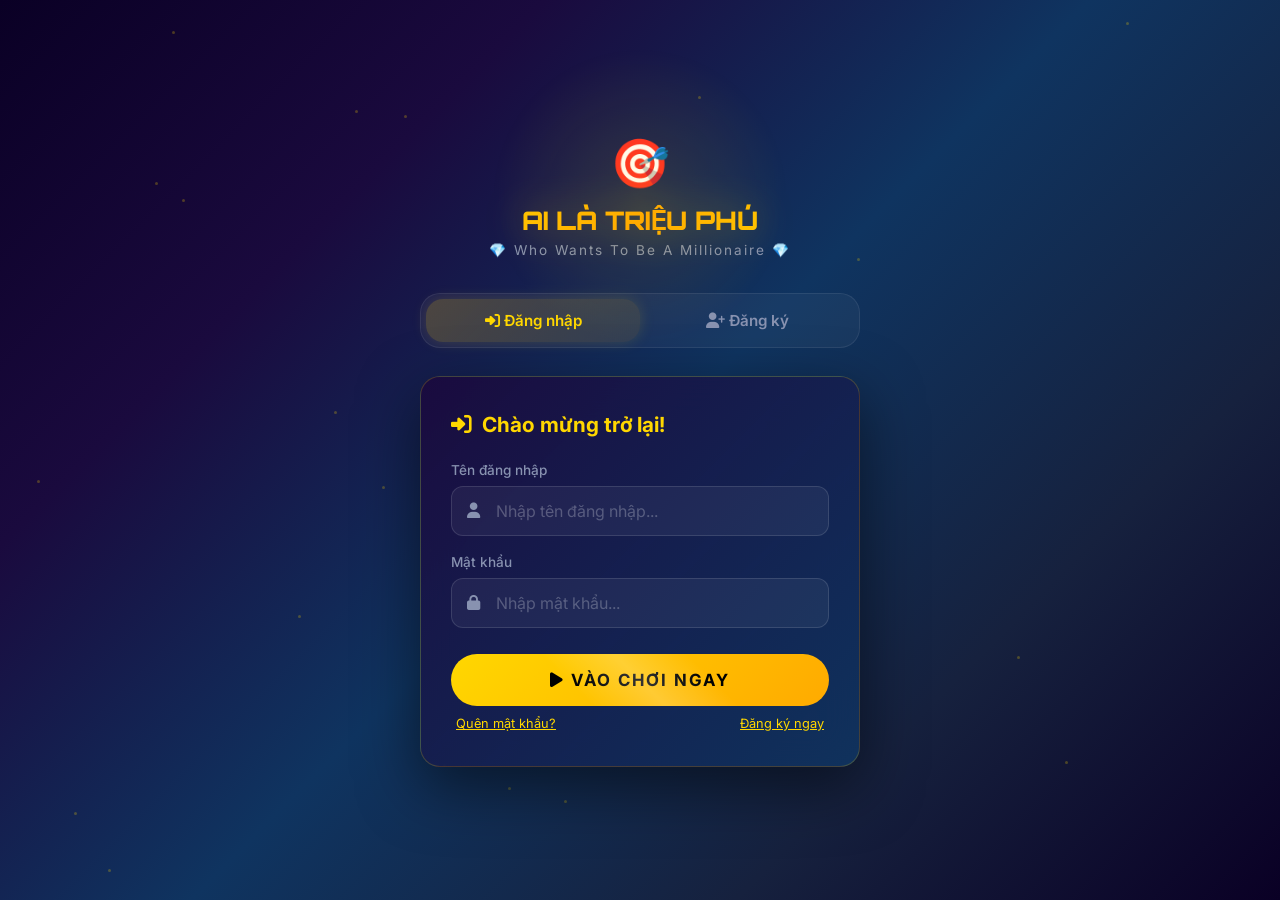
==== templates/auth.html @ cd740e98 "update" ====
<!DOCTYPE html>
<html lang="vi">
<head>
    <meta charset="UTF-8">
    <meta name="viewport" content="width=device-width, initial-scale=1.0">
    <meta name="description" content="Đăng nhập hoặc đăng ký để chơi Ai Là Triệu Phú">
    <meta name="theme-color" content="#1a0a3e">
    <title>🎯 Ai Là Triệu Phú — Đăng nhập</title>
    <link href="https://fonts.googleapis.com/css2?family=Orbitron:wght@400;700;900&family=Inter:wght@300;400;500;600;700&display=swap" rel="stylesheet">
    <link rel="stylesheet" href="https://cdnjs.cloudflare.com/ajax/libs/font-awesome/6.5.1/css/all.min.css">
    <style>
        :root {
            --primary: #1a0a3e;
            --gold: #ffd700;
            --gold-dark: #b8860b;
            --accent: #e94560;
            --bg-gradient: linear-gradient(135deg, #0a0025 0%, #1a0a3e 25%, #0f3460 50%, #16213e 75%, #0a0025 100%);
            --text: #ffffff;
            --text-dim: #8892b0;
            --glow-gold: 0 0 20px rgba(255,215,0,0.5);
            --radius: 12px;
            --radius-lg: 20px;
            --radius-full: 50px;
        }

        * { margin: 0; padding: 0; box-sizing: border-box; }

        body {
            font-family: 'Inter', sans-serif;
            background: var(--bg-gradient);
            color: var(--text);
            min-height: 100vh;
            overflow-x: hidden;
            display: flex;
            align-items: center;
            justify-content: center;
        }

        /* Hạt nền bay */
        .particles {
            position: fixed;
            top: 0; left: 0;
            width: 100%; height: 100%;
            pointer-events: none;
            z-index: 0;
        }
        .particle {
            position: absolute;
            width: 3px; height: 3px;
            background: var(--gold);
            border-radius: 50%;
            animation: float 6s infinite ease-in-out;
            opacity: 0.25;
        }
        @keyframes float {
            0%, 100% { transform: translateY(0) rotate(0deg); opacity: 0.25; }
            50% { transform: translateY(-80px) rotate(180deg); opacity: 0.7; }
        }

        /* Card chính */
        .auth-card {
            position: relative;
            z-index: 1;
            width: 100%;
            max-width: 480px;
            padding: 20px;
        }

        /* Logo */
        .logo {
            text-align: center;
            margin-bottom: 35px;
        }
        .logo-glow {
            position: absolute;
            top: 50%; left: 50%;
            transform: translate(-50%, -50%);
            width: 300px; height: 300px;
            background: radial-gradient(circle, rgba(255,215,0,0.12) 0%, transparent 70%);
            border-radius: 50%;
            animation: pulse 3s ease-in-out infinite;
            pointer-events: none;
        }
        @keyframes pulse {
            0%, 100% { transform: translate(-50%, -50%) scale(1); opacity: 0.5; }
            50% { transform: translate(-50%, -50%) scale(1.2); opacity: 1; }
        }
        .logo-icon {
            font-size: 3rem;
            margin-bottom: 12px;
            display: block;
            animation: bounce 2s ease-in-out infinite;
        }
        @keyframes bounce {
            0%, 100% { transform: translateY(0); }
            50% { transform: translateY(-8px); }
        }
        .logo h1 {
            font-family: 'Orbitron', sans-serif;
            font-size: 1.6rem;
            font-weight: 900;
            background: linear-gradient(135deg, #ffd700, #ffaa00, #ffd700);
            -webkit-background-clip: text;
            -webkit-text-fill-color: transparent;
            background-clip: text;
            filter: drop-shadow(0 0 20px rgba(255,215,0,0.4));
        }
        .logo p {
            font-size: 0.85rem;
            color: var(--text-dim);
            margin-top: 6px;
            letter-spacing: 2px;
        }

        /* Tabs */
        .tabs {
            display: flex;
            background: rgba(255,255,255,0.04);
            border-radius: var(--radius-lg);
            padding: 5px;
            margin-bottom: 28px;
            border: 1px solid rgba(255,255,255,0.08);
        }
        .tab-btn {
            flex: 1;
            padding: 12px;
            border: none;
            background: transparent;
            color: var(--text-dim);
            font-size: 0.95rem;
            font-weight: 600;
            cursor: pointer;
            border-radius: calc(var(--radius-lg) - 3px);
            transition: all 0.3s ease;
            font-family: 'Inter', sans-serif;
        }
        .tab-btn.active {
            background: linear-gradient(135deg, rgba(255,215,0,0.2), rgba(255,170,0,0.1));
            color: var(--gold);
            box-shadow: 0 0 15px rgba(255,215,0,0.15);
        }

        /* Form */
        .form-container {
            background: linear-gradient(135deg, rgba(26,10,62,0.95), rgba(15,52,96,0.9));
            border: 1px solid rgba(255,215,0,0.2);
            border-radius: var(--radius-lg);
            padding: 35px 30px;
            backdrop-filter: blur(20px);
            box-shadow: 0 20px 60px rgba(0,0,0,0.5);
        }

        .form-panel { display: none; }
        .form-panel.active { display: block; animation: slideIn 0.3s ease; }
        @keyframes slideIn {
            from { opacity: 0; transform: translateX(20px); }
            to { opacity: 1; transform: translateX(0); }
        }

        .form-title {
            font-size: 1.3rem;
            font-weight: 700;
            color: var(--gold);
            margin-bottom: 25px;
            display: flex;
            align-items: center;
            gap: 10px;
        }

        .form-group {
            margin-bottom: 18px;
        }
        .form-group label {
            display: block;
            font-size: 0.85rem;
            color: var(--text-dim);
            margin-bottom: 8px;
            font-weight: 500;
        }
        .input-wrapper {
            position: relative;
        }
        .input-wrapper i {
            position: absolute;
            left: 16px;
            top: 50%;
            transform: translateY(-50%);
            color: var(--text-dim);
            font-size: 0.95rem;
            transition: color 0.3s;
        }
        .form-group input {
            width: 100%;
            padding: 14px 16px 14px 44px;
            border: 1.5px solid rgba(255,255,255,0.12);
            border-radius: var(--radius);
            background: rgba(255,255,255,0.05);
            color: var(--text);
            font-size: 1rem;
            outline: none;
            transition: all 0.3s ease;
            font-family: 'Inter', sans-serif;
        }
        .form-group input:focus {
            border-color: var(--gold);
            box-shadow: var(--glow-gold);
            background: rgba(255,215,0,0.04);
        }
        .form-group input:focus + i,
        .input-wrapper:focus-within i {
            color: var(--gold);
        }
        .form-group input::placeholder { color: rgba(255,255,255,0.25); }

        /* Strength bar cho password */
        .strength-bar {
            display: none;
            margin-top: 8px;
            height: 4px;
            border-radius: 2px;
            background: rgba(255,255,255,0.1);
            overflow: hidden;
        }
        .strength-fill {
            height: 100%;
            border-radius: 2px;
            transition: width 0.3s, background 0.3s;
        }
        .strength-text {
            font-size: 0.75rem;
            margin-top: 4px;
            color: var(--text-dim);
        }

        /* Submit button */
        .btn-submit {
            width: 100%;
            padding: 16px;
            font-size: 1.05rem;
            font-weight: 700;
            color: #000;
            background: linear-gradient(135deg, var(--gold), #ffaa00);
            border: none;
            border-radius: var(--radius-full);
            cursor: pointer;
            transition: all 0.3s ease;
            text-transform: uppercase;
            letter-spacing: 2px;
            margin-top: 8px;
            position: relative;
            overflow: hidden;
            font-family: 'Inter', sans-serif;
        }
        .btn-submit:hover {
            transform: translateY(-2px);
            box-shadow: 0 8px 30px rgba(255,215,0,0.4);
        }
        .btn-submit:disabled {
            opacity: 0.6;
            cursor: not-allowed;
            transform: none;
        }
        .btn-submit::after {
            content: '';
            position: absolute;
            top: -50%; left: -50%;
            width: 200%; height: 200%;
            background: linear-gradient(transparent, rgba(255,255,255,0.2), transparent);
            transform: rotate(45deg);
            animation: shine 3s ease-in-out infinite;
        }
        @keyframes shine {
            0% { transform: translateX(-100%) rotate(45deg); }
            100% { transform: translateX(100%) rotate(45deg); }
        }

        /* Alert */
        .alert {
            display: none;
            padding: 13px 16px;
            border-radius: var(--radius);
            font-size: 0.9rem;
            margin-bottom: 18px;
            align-items: center;
            gap: 10px;
            animation: slideIn 0.3s ease;
        }
        .alert.show { display: flex; }
        .alert.error {
            background: rgba(233,69,96,0.15);
            border: 1px solid rgba(233,69,96,0.4);
            color: #ff8a9b;
        }
        .alert.success {
            background: rgba(0,200,83,0.12);
            border: 1px solid rgba(0,200,83,0.3);
            color: #69f0ae;
        }

        /* Divider */
        .divider {
            display: flex;
            align-items: center;
            gap: 12px;
            margin: 20px 0;
            color: var(--text-dim);
            font-size: 0.8rem;
        }
        .divider::before, .divider::after {
            content: '';
            flex: 1;
            height: 1px;
            background: rgba(255,255,255,0.1);
        }

        /* Demo hint */
        .demo-hint {
            text-align: center;
            font-size: 0.8rem;
            color: var(--text-dim);
            margin-top: 16px;
        }
        .demo-hint span {
            color: var(--gold);
            cursor: pointer;
            text-decoration: underline;
        }
    </style>
</head>
<body>
    <div class="particles" id="particles"></div>

    <div class="auth-card">
        <!-- Logo -->
        <div class="logo" style="position:relative;">
            <div class="logo-glow"></div>
            <span class="logo-icon">🎯</span>
            <h1>AI LÀ TRIỆU PHÚ</h1>
            <p>💎 Who Wants To Be A Millionaire 💎</p>
        </div>

        <!-- Tabs đăng nhập / đăng ký -->
        <div class="tabs">
            <button class="tab-btn active" id="tab-login" onclick="switchTab('login')">
                <i class="fas fa-sign-in-alt"></i> Đăng nhập
            </button>
            <button class="tab-btn" id="tab-register" onclick="switchTab('register')">
                <i class="fas fa-user-plus"></i> Đăng ký
            </button>
        </div>

        <!-- Form container -->
        <div class="form-container">

            <!-- Form đăng nhập -->
            <div class="form-panel active" id="panel-login">
                <div class="form-title"><i class="fas fa-sign-in-alt"></i> Chào mừng trở lại!</div>

                <div class="alert" id="login-alert"></div>

                <form id="login-form" onsubmit="handleLogin(event)">
                    <div class="form-group">
                        <label for="login-username">Tên đăng nhập</label>
                        <div class="input-wrapper">
                            <input type="text" id="login-username" placeholder="Nhập tên đăng nhập..." autocomplete="username" required>
                            <i class="fas fa-user"></i>
                        </div>
                    </div>
                    <div class="form-group">
                        <label for="login-password">Mật khẩu</label>
                        <div class="input-wrapper">
                            <input type="password" id="login-password" placeholder="Nhập mật khẩu..." autocomplete="current-password" required>
                            <i class="fas fa-lock"></i>
                        </div>
                    </div>
                    <button type="submit" class="btn-submit" id="login-btn">
                        <i class="fas fa-play"></i> VÀO CHƠI NGAY
                    </button>
                </form>

                <div class="demo-hint" style="margin-top: 10px; display: flex; justify-content: space-between; padding: 0 5px;">
                    <span onclick="switchTab('forgot')">Quên mật khẩu?</span>
                    <span onclick="switchTab('register')">Đăng ký ngay</span>
                </div>
            </div>

            <!-- Form đăng ký -->
            <div class="form-panel" id="panel-register">
                <div class="form-title"><i class="fas fa-user-plus"></i> Tạo tài khoản mới</div>

                <div class="alert" id="register-alert"></div>

                <form id="register-form" onsubmit="handleRegister(event)">
                    <div class="form-group">
                        <label for="reg-username">Tên đăng nhập</label>
                        <div class="input-wrapper">
                            <input type="text" id="reg-username" placeholder="Ít nhất 3 ký tự..." autocomplete="username" required minlength="3">
                            <i class="fas fa-user"></i>
                        </div>
                    </div>
                    <div class="form-group">
                        <label for="reg-email">Email</label>
                        <div class="input-wrapper">
                            <input type="email" id="reg-email" placeholder="Địa chỉ email để khôi phục..." autocomplete="email" required>
                            <i class="fas fa-envelope"></i>
                        </div>
                    </div>
                    <div class="form-group">
                        <label for="reg-display">Tên hiển thị trong game</label>
                        <div class="input-wrapper">
                            <input type="text" id="reg-display" placeholder="Tên người chơi..." autocomplete="nickname" required>
                            <i class="fas fa-id-badge"></i>
                        </div>
                    </div>
                    <div class="form-group">
                        <label for="reg-password">Mật khẩu</label>
                        <div class="input-wrapper">
                            <input type="password" id="reg-password" placeholder="Ít nhất 6 ký tự..." autocomplete="new-password" required minlength="6" oninput="checkStrength(this.value)">
                            <i class="fas fa-lock"></i>
                        </div>
                        <div class="strength-bar" id="strength-bar">
                            <div class="strength-fill" id="strength-fill"></div>
                        </div>
                        <div class="strength-text" id="strength-text"></div>
                    </div>
                    <div class="form-group">
                        <label for="reg-confirm">Xác nhận mật khẩu</label>
                        <div class="input-wrapper">
                            <input type="password" id="reg-confirm" placeholder="Nhập lại mật khẩu..." autocomplete="new-password" required>
                            <i class="fas fa-lock"></i>
                        </div>
                    </div>
                    <button type="submit" class="btn-submit" id="register-btn">
                        <i class="fas fa-rocket"></i> TẠO TÀI KHOẢN
                    </button>
                </form>

                <div class="demo-hint">
                    Đã có tài khoản? <span onclick="switchTab('login')">Đăng nhập</span>
                </div>
            </div>

            <!-- Form quên mật khẩu -->
            <div class="form-panel" id="panel-forgot">
                <div class="form-title"><i class="fas fa-key"></i> Khôi phục mật khẩu</div>
                
                <div class="alert" id="forgot-alert"></div>

                <!-- Bước 1: Nhập email để lấy mã -->
                <form id="forgot-step1" onsubmit="handleRequestCode(event)">
                    <p style="font-size: 0.8rem; color: var(--text-dim); margin-bottom: 20px;">Nhập Email của bạn. Chúng tôi sẽ gửi mã xác nhận 6 số.</p>
                    <div class="form-group">
                        <label for="forgot-email">Email đã đăng ký</label>
                        <div class="input-wrapper">
                            <input type="email" id="forgot-email" placeholder="Nhập email..." required>
                            <i class="fas fa-envelope"></i>
                        </div>
                    </div>
                    <button type="submit" class="btn-submit" id="forgot-btn1">
                        <i class="fas fa-paper-plane"></i> GỬI MÃ XÁC NHẬN
                    </button>
                </form>

                <!-- Bước 2: Nhập mã và mật khẩu mới (Ẩn mặc định) -->
                <form id="forgot-step2" onsubmit="handleVerifyAndReset(event)" style="display:none;">
                    <p style="font-size: 0.8rem; color: var(--gold); margin-bottom: 20px;">Mã đã được gửi! Vui lòng kiểm tra email của bạn.</p>
                    <div class="form-group">
                        <label for="forgot-code">Mã xác nhận (6 số)</label>
                        <div class="input-wrapper">
                            <input type="text" id="forgot-code" placeholder="123456" required maxlength="6" pattern="\d{6}">
                            <i class="fas fa-shield-alt"></i>
                        </div>
                    </div>
                    <div class="form-group">
                        <label for="forgot-new-pw">Mật khẩu mới</label>
                        <div class="input-wrapper">
                            <input type="password" id="forgot-new-pw" placeholder="Ít nhất 6 ký tự..." required minlength="6">
                            <i class="fas fa-lock"></i>
                        </div>
                    </div>
                    <button type="submit" class="btn-submit" id="forgot-btn2">
                        <i class="fas fa-check-circle"></i> ĐỔI MẬT KHẨU
                    </button>
                </form>

                <div class="demo-hint" style="margin-top: 20px;">
                    Quay lại <span onclick="switchTab('login')">Đăng nhập</span>
                </div>
            </div>


        </div>
    </div>

    <script>
        // Tạo hạt nền
        const container = document.getElementById('particles');
        for (let i = 0; i < 25; i++) {
            const p = document.createElement('div');
            p.className = 'particle';
            p.style.left = Math.random() * 100 + '%';
            p.style.top = Math.random() * 100 + '%';
            p.style.animationDelay = Math.random() * 6 + 's';
            p.style.animationDuration = (4 + Math.random() * 4) + 's';
            container.appendChild(p);
        }

        // Chuyển tab
        function switchTab(tab) {
            document.querySelectorAll('.tab-btn').forEach(b => b.classList.remove('active'));
            document.querySelectorAll('.form-panel').forEach(p => p.classList.remove('active'));
            if (tab !== 'forgot') {
                document.getElementById('tab-' + tab).classList.add('active');
            }
            document.getElementById('panel-' + tab).classList.add('active');
            
            // Xoá thông báo cũ
            hideAlert('login-alert');
            hideAlert('register-alert');
            hideAlert('forgot-alert');
            
            // Reset form quên mật khẩu về bước 1
            if (tab === 'forgot') {
                document.getElementById('forgot-step1').style.display = 'block';
                document.getElementById('forgot-step2').style.display = 'none';
            }
        }

        // Hiện / ẩn alert
        function showAlert(id, type, msg) {
            const el = document.getElementById(id);
            el.className = 'alert show ' + type;
            el.innerHTML = `<i class="fas fa-${type === 'error' ? 'exclamation-circle' : 'check-circle'}"></i> ${msg}`;
        }
        function hideAlert(id) {
            document.getElementById(id).className = 'alert';
        }

        // Đánh giá độ mạnh mật khẩu
        function checkStrength(pw) {
            const bar = document.getElementById('strength-bar');
            const fill = document.getElementById('strength-fill');
            const text = document.getElementById('strength-text');
            bar.style.display = 'block';

            let score = 0;
            if (pw.length >= 6) score++;
            if (pw.length >= 10) score++;
            if (/[A-Z]/.test(pw)) score++;
            if (/[0-9]/.test(pw)) score++;
            if (/[^A-Za-z0-9]/.test(pw)) score++;

            const levels = [
                { width: '20%', color: '#ff1744', label: 'Rất yếu' },
                { width: '40%', color: '#ff9800', label: 'Yếu' },
                { width: '60%', color: '#ffd700', label: 'Trung bình' },
                { width: '80%', color: '#69f0ae', label: 'Mạnh' },
                { width: '100%', color: '#00c853', label: 'Rất mạnh 💪' },
            ];
            const lvl = levels[Math.min(score, 4)];
            fill.style.width = lvl.width;
            fill.style.background = lvl.color;
            text.textContent = lvl.label;
            text.style.color = lvl.color;
        }

        // Đăng nhập
        async function handleLogin(e) {
            e.preventDefault();
            const btn = document.getElementById('login-btn');
            const username = document.getElementById('login-username').value.trim();
            const password = document.getElementById('login-password').value;

            btn.disabled = true;
            btn.innerHTML = '<i class="fas fa-spinner fa-spin"></i> Đang xử lý...';
            hideAlert('login-alert');

            try {
                const res = await fetch('/api/auth/login', {
                    method: 'POST',
                    headers: { 'Content-Type': 'application/json' },
                    body: JSON.stringify({ username, password })
                });
                const data = await res.json();
                if (data.success) {
                    showAlert('login-alert', 'success', 'Đăng nhập thành công! Đang vào game...');
                    setTimeout(() => window.location.href = '/', 800);
                } else {
                    showAlert('login-alert', 'error', data.error || 'Đăng nhập thất bại!');
                    btn.disabled = false;
                    btn.innerHTML = '<i class="fas fa-play"></i> VÀO CHƠI NGAY';
                }
            } catch (err) {
                showAlert('login-alert', 'error', 'Lỗi kết nối server!');
                btn.disabled = false;
                btn.innerHTML = '<i class="fas fa-play"></i> VÀO CHƠI NGAY';
            }
        }

        // Đăng ký
        async function handleRegister(e) {
            e.preventDefault();
            const btn = document.getElementById('register-btn');
            const username = document.getElementById('reg-username').value.trim();
            const email = document.getElementById('reg-email').value.trim();
            const display_name = document.getElementById('reg-display').value.trim();
            const password = document.getElementById('reg-password').value;
            const confirm = document.getElementById('reg-confirm').value;

            if (password !== confirm) {
                showAlert('register-alert', 'error', 'Mật khẩu xác nhận không khớp!');
                return;
            }

            btn.disabled = true;
            btn.innerHTML = '<i class="fas fa-spinner fa-spin"></i> Đang tạo tài khoản...';
            hideAlert('register-alert');

            try {
                const res = await fetch('/api/auth/register', {
                    method: 'POST',
                    headers: { 'Content-Type': 'application/json' },
                    body: JSON.stringify({ username, email, display_name, password })
                });
                const data = await res.json();
                if (data.success) {
                    showAlert('register-alert', 'success', 'Tạo tài khoản thành công! Đang vào game...');
                    setTimeout(() => window.location.href = '/', 800);
                } else {
                    showAlert('register-alert', 'error', data.error || 'Đăng ký thất bại!');
                    btn.disabled = false;
                    btn.innerHTML = '<i class="fas fa-rocket"></i> TẠO TÀI KHOẢN';
                }
            } catch (err) {
                showAlert('register-alert', 'error', 'Lỗi kết nối server!');
                btn.disabled = false;
                btn.innerHTML = '<i class="fas fa-rocket"></i> TẠO TÀI KHOẢN';
            }
        }

        // Quên mật khẩu - Bước 1: Yêu cầu mã
        async function handleRequestCode(e) {
            e.preventDefault();
            const btn = document.getElementById('forgot-btn1');
            const email = document.getElementById('forgot-email').value.trim();

            btn.disabled = true;
            btn.innerHTML = '<i class="fas fa-spinner fa-spin"></i> Đang gửi mã...';
            hideAlert('forgot-alert');

            try {
                const res = await fetch('/api/auth/forgot-password', {
                    method: 'POST',
                    headers: { 'Content-Type': 'application/json' },
                    body: JSON.stringify({ email })
                });
                const data = await res.json();
                if (data.success) {
                    showAlert('forgot-alert', 'success', data.message);
                    document.getElementById('forgot-step1').style.display = 'none';
                    document.getElementById('forgot-step2').style.display = 'block';
                } else {
                    showAlert('forgot-alert', 'error', data.error || 'Lỗi gửi mã!');
                    btn.disabled = false;
                    btn.innerHTML = '<i class="fas fa-paper-plane"></i> GỬI MÃ XÁC NHẬN';
                }
            } catch (err) {
                showAlert('forgot-alert', 'error', 'Lỗi kết nối server!');
                btn.disabled = false;
                btn.innerHTML = '<i class="fas fa-paper-plane"></i> GỬI MÃ XÁC NHẬN';
            }
        }

        // Quên mật khẩu - Bước 2: Xác nhận và đổi pass
        async function handleVerifyAndReset(e) {
            e.preventDefault();
            const btn = document.getElementById('forgot-btn2');
            const email = document.getElementById('forgot-email').value.trim();
            const code = document.getElementById('forgot-code').value.trim();
            const new_password = document.getElementById('forgot-new-pw').value;

            btn.disabled = true;
            btn.innerHTML = '<i class="fas fa-spinner fa-spin"></i> Đang xác minh...';

            try {
                const res = await fetch('/api/auth/verify-reset-code', {
                    method: 'POST',
                    headers: { 'Content-Type': 'application/json' },
                    body: JSON.stringify({ email, code, new_password })
                });
                const data = await res.json();
                if (data.success) {
                    showAlert('forgot-alert', 'success', 'Mật khẩu đã được thay đổi thành công!');
                    setTimeout(() => switchTab('login'), 2000);
                } else {
                    showAlert('forgot-alert', 'error', data.error || 'Mã xác nhận không đúng!');
                    btn.disabled = false;
                    btn.innerHTML = '<i class="fas fa-check-circle"></i> ĐỔI MẬT KHẨU';
                }
            } catch (err) {
                showAlert('forgot-alert', 'error', 'Lỗi kết nối server!');
                btn.disabled = false;
                btn.innerHTML = '<i class="fas fa-check-circle"></i> ĐỔI MẬT KHẨU';
            }
        }
    </script>
</body>
</html>
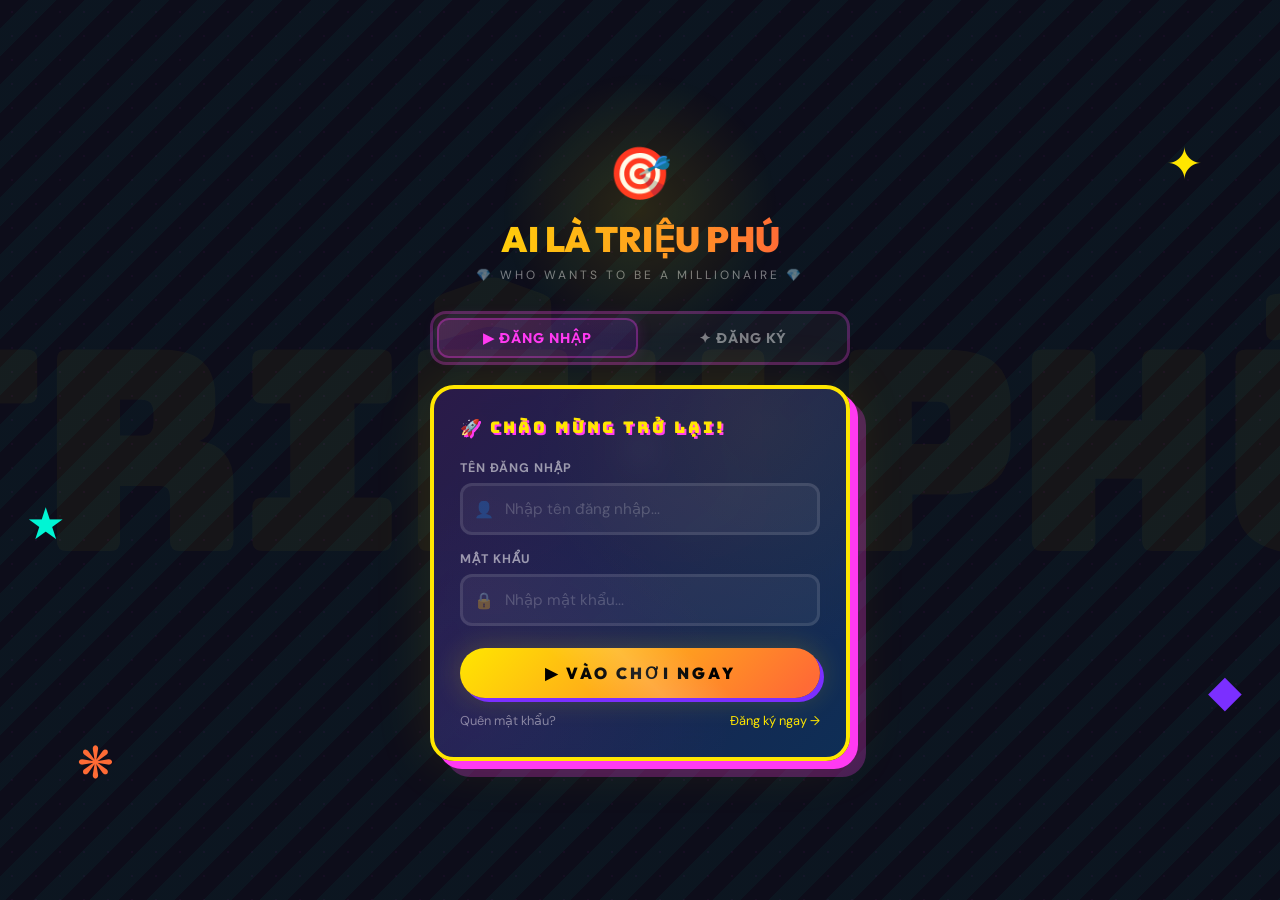
==== commit 774c2a67: "The first game" ====
--- a/templates/auth.html
+++ b/templates/auth.html
@@ -1,708 +1,456 @@
 <!DOCTYPE html>
 <html lang="vi">
 <head>
-    <meta charset="UTF-8">
-    <meta name="viewport" content="width=device-width, initial-scale=1.0">
-    <meta name="description" content="Đăng nhập hoặc đăng ký để chơi Ai Là Triệu Phú">
-    <meta name="theme-color" content="#1a0a3e">
-    <title>🎯 Ai Là Triệu Phú — Đăng nhập</title>
-    <link href="https://fonts.googleapis.com/css2?family=Orbitron:wght@400;700;900&family=Inter:wght@300;400;500;600;700&display=swap" rel="stylesheet">
-    <link rel="stylesheet" href="https://cdnjs.cloudflare.com/ajax/libs/font-awesome/6.5.1/css/all.min.css">
-    <style>
-        :root {
-            --primary: #1a0a3e;
-            --gold: #ffd700;
-            --gold-dark: #b8860b;
-            --accent: #e94560;
-            --bg-gradient: linear-gradient(135deg, #0a0025 0%, #1a0a3e 25%, #0f3460 50%, #16213e 75%, #0a0025 100%);
-            --text: #ffffff;
-            --text-dim: #8892b0;
-            --glow-gold: 0 0 20px rgba(255,215,0,0.5);
-            --radius: 12px;
-            --radius-lg: 20px;
-            --radius-full: 50px;
-        }
-
-        * { margin: 0; padding: 0; box-sizing: border-box; }
-
-        body {
-            font-family: 'Inter', sans-serif;
-            background: var(--bg-gradient);
-            color: var(--text);
-            min-height: 100vh;
-            overflow-x: hidden;
-            display: flex;
-            align-items: center;
-            justify-content: center;
-        }
-
-        /* Hạt nền bay */
-        .particles {
-            position: fixed;
-            top: 0; left: 0;
-            width: 100%; height: 100%;
-            pointer-events: none;
-            z-index: 0;
-        }
-        .particle {
-            position: absolute;
-            width: 3px; height: 3px;
-            background: var(--gold);
-            border-radius: 50%;
-            animation: float 6s infinite ease-in-out;
-            opacity: 0.25;
-        }
-        @keyframes float {
-            0%, 100% { transform: translateY(0) rotate(0deg); opacity: 0.25; }
-            50% { transform: translateY(-80px) rotate(180deg); opacity: 0.7; }
-        }
-
-        /* Card chính */
-        .auth-card {
-            position: relative;
-            z-index: 1;
-            width: 100%;
-            max-width: 480px;
-            padding: 20px;
-        }
-
-        /* Logo */
-        .logo {
-            text-align: center;
-            margin-bottom: 35px;
-        }
-        .logo-glow {
-            position: absolute;
-            top: 50%; left: 50%;
-            transform: translate(-50%, -50%);
-            width: 300px; height: 300px;
-            background: radial-gradient(circle, rgba(255,215,0,0.12) 0%, transparent 70%);
-            border-radius: 50%;
-            animation: pulse 3s ease-in-out infinite;
-            pointer-events: none;
-        }
-        @keyframes pulse {
-            0%, 100% { transform: translate(-50%, -50%) scale(1); opacity: 0.5; }
-            50% { transform: translate(-50%, -50%) scale(1.2); opacity: 1; }
-        }
-        .logo-icon {
-            font-size: 3rem;
-            margin-bottom: 12px;
-            display: block;
-            animation: bounce 2s ease-in-out infinite;
-        }
-        @keyframes bounce {
-            0%, 100% { transform: translateY(0); }
-            50% { transform: translateY(-8px); }
-        }
-        .logo h1 {
-            font-family: 'Orbitron', sans-serif;
-            font-size: 1.6rem;
-            font-weight: 900;
-            background: linear-gradient(135deg, #ffd700, #ffaa00, #ffd700);
-            -webkit-background-clip: text;
-            -webkit-text-fill-color: transparent;
-            background-clip: text;
-            filter: drop-shadow(0 0 20px rgba(255,215,0,0.4));
-        }
-        .logo p {
-            font-size: 0.85rem;
-            color: var(--text-dim);
-            margin-top: 6px;
-            letter-spacing: 2px;
-        }
-
-        /* Tabs */
-        .tabs {
-            display: flex;
-            background: rgba(255,255,255,0.04);
-            border-radius: var(--radius-lg);
-            padding: 5px;
-            margin-bottom: 28px;
-            border: 1px solid rgba(255,255,255,0.08);
-        }
-        .tab-btn {
-            flex: 1;
-            padding: 12px;
-            border: none;
-            background: transparent;
-            color: var(--text-dim);
-            font-size: 0.95rem;
-            font-weight: 600;
-            cursor: pointer;
-            border-radius: calc(var(--radius-lg) - 3px);
-            transition: all 0.3s ease;
-            font-family: 'Inter', sans-serif;
-        }
-        .tab-btn.active {
-            background: linear-gradient(135deg, rgba(255,215,0,0.2), rgba(255,170,0,0.1));
-            color: var(--gold);
-            box-shadow: 0 0 15px rgba(255,215,0,0.15);
-        }
-
-        /* Form */
-        .form-container {
-            background: linear-gradient(135deg, rgba(26,10,62,0.95), rgba(15,52,96,0.9));
-            border: 1px solid rgba(255,215,0,0.2);
-            border-radius: var(--radius-lg);
-            padding: 35px 30px;
-            backdrop-filter: blur(20px);
-            box-shadow: 0 20px 60px rgba(0,0,0,0.5);
-        }
-
-        .form-panel { display: none; }
-        .form-panel.active { display: block; animation: slideIn 0.3s ease; }
-        @keyframes slideIn {
-            from { opacity: 0; transform: translateX(20px); }
-            to { opacity: 1; transform: translateX(0); }
-        }
-
-        .form-title {
-            font-size: 1.3rem;
-            font-weight: 700;
-            color: var(--gold);
-            margin-bottom: 25px;
-            display: flex;
-            align-items: center;
-            gap: 10px;
-        }
-
-        .form-group {
-            margin-bottom: 18px;
-        }
-        .form-group label {
-            display: block;
-            font-size: 0.85rem;
-            color: var(--text-dim);
-            margin-bottom: 8px;
-            font-weight: 500;
-        }
-        .input-wrapper {
-            position: relative;
-        }
-        .input-wrapper i {
-            position: absolute;
-            left: 16px;
-            top: 50%;
-            transform: translateY(-50%);
-            color: var(--text-dim);
-            font-size: 0.95rem;
-            transition: color 0.3s;
-        }
-        .form-group input {
-            width: 100%;
-            padding: 14px 16px 14px 44px;
-            border: 1.5px solid rgba(255,255,255,0.12);
-            border-radius: var(--radius);
-            background: rgba(255,255,255,0.05);
-            color: var(--text);
-            font-size: 1rem;
-            outline: none;
-            transition: all 0.3s ease;
-            font-family: 'Inter', sans-serif;
-        }
-        .form-group input:focus {
-            border-color: var(--gold);
-            box-shadow: var(--glow-gold);
-            background: rgba(255,215,0,0.04);
-        }
-        .form-group input:focus + i,
-        .input-wrapper:focus-within i {
-            color: var(--gold);
-        }
-        .form-group input::placeholder { color: rgba(255,255,255,0.25); }
-
-        /* Strength bar cho password */
-        .strength-bar {
-            display: none;
-            margin-top: 8px;
-            height: 4px;
-            border-radius: 2px;
-            background: rgba(255,255,255,0.1);
-            overflow: hidden;
-        }
-        .strength-fill {
-            height: 100%;
-            border-radius: 2px;
-            transition: width 0.3s, background 0.3s;
-        }
-        .strength-text {
-            font-size: 0.75rem;
-            margin-top: 4px;
-            color: var(--text-dim);
-        }
-
-        /* Submit button */
-        .btn-submit {
-            width: 100%;
-            padding: 16px;
-            font-size: 1.05rem;
-            font-weight: 700;
-            color: #000;
-            background: linear-gradient(135deg, var(--gold), #ffaa00);
-            border: none;
-            border-radius: var(--radius-full);
-            cursor: pointer;
-            transition: all 0.3s ease;
-            text-transform: uppercase;
-            letter-spacing: 2px;
-            margin-top: 8px;
-            position: relative;
-            overflow: hidden;
-            font-family: 'Inter', sans-serif;
-        }
-        .btn-submit:hover {
-            transform: translateY(-2px);
-            box-shadow: 0 8px 30px rgba(255,215,0,0.4);
-        }
-        .btn-submit:disabled {
-            opacity: 0.6;
-            cursor: not-allowed;
-            transform: none;
-        }
-        .btn-submit::after {
-            content: '';
-            position: absolute;
-            top: -50%; left: -50%;
-            width: 200%; height: 200%;
-            background: linear-gradient(transparent, rgba(255,255,255,0.2), transparent);
-            transform: rotate(45deg);
-            animation: shine 3s ease-in-out infinite;
-        }
-        @keyframes shine {
-            0% { transform: translateX(-100%) rotate(45deg); }
-            100% { transform: translateX(100%) rotate(45deg); }
-        }
-
-        /* Alert */
-        .alert {
-            display: none;
-            padding: 13px 16px;
-            border-radius: var(--radius);
-            font-size: 0.9rem;
-            margin-bottom: 18px;
-            align-items: center;
-            gap: 10px;
-            animation: slideIn 0.3s ease;
-        }
-        .alert.show { display: flex; }
-        .alert.error {
-            background: rgba(233,69,96,0.15);
-            border: 1px solid rgba(233,69,96,0.4);
-            color: #ff8a9b;
-        }
-        .alert.success {
-            background: rgba(0,200,83,0.12);
-            border: 1px solid rgba(0,200,83,0.3);
-            color: #69f0ae;
-        }
-
-        /* Divider */
-        .divider {
-            display: flex;
-            align-items: center;
-            gap: 12px;
-            margin: 20px 0;
-            color: var(--text-dim);
-            font-size: 0.8rem;
-        }
-        .divider::before, .divider::after {
-            content: '';
-            flex: 1;
-            height: 1px;
-            background: rgba(255,255,255,0.1);
-        }
-
-        /* Demo hint */
-        .demo-hint {
-            text-align: center;
-            font-size: 0.8rem;
-            color: var(--text-dim);
-            margin-top: 16px;
-        }
-        .demo-hint span {
-            color: var(--gold);
-            cursor: pointer;
-            text-decoration: underline;
-        }
-    </style>
+<meta charset="UTF-8">
+<meta name="viewport" content="width=device-width, initial-scale=1.0">
+<meta name="theme-color" content="#0D0D1A">
+<title>🎯 Ai Là Triệu Phú — Đăng nhập</title>
+<link href="https://fonts.googleapis.com/css2?family=Outfit:wght@400;700;900&family=DM+Sans:wght@400;500;700&family=Bungee&display=swap" rel="stylesheet">
+<style>
+:root{
+  --bg:#0D0D1A;--fg:#fff;--muted:#2D1B4E;
+  --accent:#FF3AF2;--cyan:#00F5D4;--yellow:#FFE600;
+  --orange:#FF6B35;--purple:#7B2FFF;
+}
+*{margin:0;padding:0;box-sizing:border-box;}
+body{
+  font-family:'DM Sans',sans-serif;
+  background:var(--bg);color:var(--fg);
+  min-height:100vh;overflow-x:hidden;
+  display:flex;align-items:center;justify-content:center;
+  position:relative;
+}
+body::before{
+  content:'';position:fixed;inset:0;
+  background-image:radial-gradient(circle,rgba(255,58,242,.8) 1px,transparent 1px);
+  background-size:24px 24px;opacity:.05;pointer-events:none;
+}
+body::after{
+  content:'';position:fixed;inset:0;
+  background-image:repeating-linear-gradient(135deg,transparent,transparent 20px,rgba(0,245,212,.04) 20px,rgba(0,245,212,.04) 40px);
+  pointer-events:none;
+}
+
+/* BIG BG WORD */
+.bg-mega{
+  position:fixed;
+  font-family:'Bungee',cursive;
+  font-size:clamp(100px,25vw,280px);
+  color:rgba(255,230,0,.04);
+  top:50%;left:50%;transform:translate(-50%,-50%);
+  white-space:nowrap;pointer-events:none;z-index:0;letter-spacing:-8px;
+  user-select:none;
+}
+
+/* FLOATING DECOS */
+.fdeco{position:fixed;pointer-events:none;z-index:1;font-size:clamp(20px,4vw,44px);}
+.fdeco:nth-child(1){top:8%;left:4%;color:var(--accent);animation:flt 6s ease-in-out infinite;}
+.fdeco:nth-child(2){top:15%;right:6%;color:var(--yellow);animation:flt 5s ease-in-out infinite;animation-delay:.8s;}
+.fdeco:nth-child(3){top:55%;left:2%;color:var(--cyan);animation:flt 7s ease-in-out infinite;animation-delay:1.5s;}
+.fdeco:nth-child(4){bottom:20%;right:3%;color:var(--purple);animation:flt 5.5s ease-in-out infinite;animation-delay:2s;}
+.fdeco:nth-child(5){bottom:12%;left:6%;color:var(--orange);animation:flt 8s ease-in-out infinite;animation-delay:.3s;}
+@keyframes flt{0%,100%{transform:translateY(0) rotate(0deg)}50%{transform:translateY(-18px) rotate(12deg)}}
+
+/* CARD */
+.auth-card{
+  position:relative;z-index:2;
+  width:100%;max-width:460px;
+  padding:20px;
+}
+
+/* LOGO */
+.logo-area{text-align:center;margin-bottom:28px;position:relative;}
+.logo-glow{
+  position:absolute;top:50%;left:50%;transform:translate(-50%,-50%);
+  width:280px;height:280px;
+  background:radial-gradient(circle,rgba(255,230,0,.12) 0%,transparent 70%);
+  border-radius:50%;animation:lGlow 3s ease-in-out infinite;pointer-events:none;
+}
+@keyframes lGlow{0%,100%{opacity:.5;transform:translate(-50%,-50%) scale(1)}50%{opacity:1;transform:translate(-50%,-50%) scale(1.15)}}
+.logo-icon{font-size:3.2rem;display:block;animation:iconBounce 2s ease-in-out infinite;margin-bottom:10px;}
+@keyframes iconBounce{0%,100%{transform:translateY(0) rotate(0)}50%{transform:translateY(-8px) rotate(5deg)}}
+.logo-title{
+  font-family:'Outfit',sans-serif;font-size:clamp(1.5rem,5vw,2.2rem);
+  font-weight:900;text-transform:uppercase;
+  background:linear-gradient(90deg,var(--yellow),var(--orange),var(--accent),var(--yellow));
+  background-size:250%;
+  -webkit-background-clip:text;-webkit-text-fill-color:transparent;background-clip:text;
+  animation:gradShift 4s ease infinite;
+}
+@keyframes gradShift{0%{background-position:0%}50%{background-position:100%}100%{background-position:0%}}
+.logo-sub{font-size:.75rem;color:rgba(255,255,255,.45);letter-spacing:3px;margin-top:6px;text-transform:uppercase;}
+
+/* TABS */
+.tabs{
+  display:flex;gap:4px;
+  background:rgba(255,255,255,.04);
+  border:3px solid rgba(255,58,242,.25);
+  border-radius:16px;padding:4px;
+  margin-bottom:20px;
+}
+.tab-btn{
+  flex:1;padding:11px 8px;
+  border:none;background:transparent;color:rgba(255,255,255,.45);
+  font-family:'Outfit',sans-serif;font-size:.88rem;font-weight:700;
+  letter-spacing:1px;text-transform:uppercase;cursor:pointer;
+  border-radius:12px;transition:.3s;
+}
+.tab-btn.active{
+  background:linear-gradient(135deg,rgba(255,58,242,.2),rgba(123,47,255,.15));
+  color:var(--accent);
+  box-shadow:0 0 15px rgba(255,58,242,.15),inset 0 0 0 2px rgba(255,58,242,.3);
+}
+
+/* FORM BOX */
+.form-box{
+  background:linear-gradient(135deg,rgba(45,27,78,.9),rgba(15,52,96,.85));
+  border:4px solid var(--yellow);
+  border-radius:24px;padding:28px 26px;
+  backdrop-filter:blur(16px);
+  box-shadow:8px 8px 0 var(--accent),16px 16px 0 rgba(255,58,242,.25),
+             0 0 60px rgba(255,230,0,.1);
+  position:relative;overflow:hidden;
+}
+.form-box::before{
+  content:'';position:absolute;inset:0;
+  background:radial-gradient(ellipse at 80% 10%,rgba(255,230,0,.06) 0%,transparent 50%),
+              radial-gradient(ellipse at 10% 90%,rgba(255,58,242,.05) 0%,transparent 50%);
+  pointer-events:none;
+}
+
+.form-panel{display:none;}
+.form-panel.active{display:block;animation:panelIn .3s ease;}
+@keyframes panelIn{from{opacity:0;transform:translateX(16px)}to{opacity:1;transform:translateX(0)}}
+
+.form-head{
+  font-family:'Bungee',cursive;font-size:1rem;
+  color:var(--yellow);letter-spacing:3px;margin-bottom:22px;
+  display:flex;align-items:center;gap:10px;
+  text-shadow:2px 2px 0 var(--accent);
+}
+
+/* ALERT */
+.alert{
+  display:none;padding:11px 14px;border-radius:12px;
+  font-size:.88rem;margin-bottom:16px;
+  align-items:center;gap:10px;animation:panelIn .3s ease;
+}
+.alert.show{display:flex;}
+.alert.error{background:rgba(255,58,242,.12);border:2px solid rgba(255,58,242,.4);color:#ff8aee;}
+.alert.success{background:rgba(0,245,212,.1);border:2px solid rgba(0,245,212,.3);color:var(--cyan);}
+
+/* FORM GROUP */
+.fg{margin-bottom:16px;}
+.fg label{display:block;font-size:.78rem;color:rgba(255,255,255,.55);margin-bottom:7px;font-weight:700;letter-spacing:1px;text-transform:uppercase;}
+.input-wrap{position:relative;}
+.input-wrap .ico{
+  position:absolute;left:14px;top:50%;transform:translateY(-50%);
+  font-size:1rem;color:rgba(255,255,255,.35);
+  transition:.3s;pointer-events:none;
+}
+.fg input{
+  width:100%;padding:13px 14px 13px 42px;
+  border:3px solid rgba(255,255,255,.1);
+  border-radius:12px;
+  background:rgba(255,255,255,.05);
+  color:#fff;font-size:.95rem;outline:none;
+  font-family:'DM Sans',sans-serif;
+  transition:.3s;
+}
+.fg input:focus{border-color:var(--yellow);background:rgba(255,230,0,.05);box-shadow:0 0 20px rgba(255,230,0,.15);}
+.fg input:focus~.ico,.input-wrap:focus-within .ico{color:var(--yellow);}
+.fg input::placeholder{color:rgba(255,255,255,.2);}
+
+/* STRENGTH BAR */
+.sbar{display:none;margin-top:6px;height:4px;border-radius:2px;background:rgba(255,255,255,.08);overflow:hidden;}
+.sbar-fill{height:100%;border-radius:2px;transition:.3s;}
+.sbar-txt{font-size:.72rem;margin-top:3px;color:rgba(255,255,255,.45);}
+
+/* SUBMIT BTN */
+.btn-submit{
+  width:100%;padding:15px;
+  font-family:'Outfit',sans-serif;font-size:1rem;font-weight:900;
+  letter-spacing:3px;text-transform:uppercase;
+  color:#000;
+  background:linear-gradient(135deg,var(--yellow),var(--orange),var(--accent));
+  background-size:200%;
+  border:none;border-radius:9999px;cursor:pointer;
+  transition:all .3s cubic-bezier(.68,-.55,.265,1.55);
+  margin-top:6px;position:relative;overflow:hidden;
+  box-shadow:4px 4px 0 var(--purple),0 0 30px rgba(255,230,0,.2);
+}
+.btn-submit:hover{transform:translateY(-3px) scale(1.03);box-shadow:8px 8px 0 var(--purple),0 0 50px rgba(255,230,0,.3);}
+.btn-submit:active{transform:scale(.97);box-shadow:2px 2px 0 var(--purple);}
+.btn-submit:disabled{opacity:.55;cursor:not-allowed;transform:none;}
+.btn-submit::after{
+  content:'';position:absolute;top:-50%;left:-50%;width:200%;height:200%;
+  background:linear-gradient(transparent,rgba(255,255,255,.15),transparent);
+  transform:rotate(45deg);animation:shine 3s ease-in-out infinite;
+}
+@keyframes shine{0%{transform:translateX(-100%) rotate(45deg)}100%{transform:translateX(100%) rotate(45deg)}}
+
+/* LINKS */
+.form-links{
+  display:flex;justify-content:space-between;
+  margin-top:14px;font-size:.8rem;flex-wrap:wrap;gap:4px;
+}
+.form-link{color:rgba(255,255,255,.45);cursor:pointer;transition:.2s;}
+.form-link:hover{color:var(--cyan);}
+.form-link.hl{color:var(--yellow);}
+.form-link.hl:hover{color:var(--orange);}
+</style>
 </head>
 <body>
-    <div class="particles" id="particles"></div>
-
-    <div class="auth-card">
-        <!-- Logo -->
-        <div class="logo" style="position:relative;">
-            <div class="logo-glow"></div>
-            <span class="logo-icon">🎯</span>
-            <h1>AI LÀ TRIỆU PHÚ</h1>
-            <p>💎 Who Wants To Be A Millionaire 💎</p>
-        </div>
-
-        <!-- Tabs đăng nhập / đăng ký -->
-        <div class="tabs">
-            <button class="tab-btn active" id="tab-login" onclick="switchTab('login')">
-                <i class="fas fa-sign-in-alt"></i> Đăng nhập
-            </button>
-            <button class="tab-btn" id="tab-register" onclick="switchTab('register')">
-                <i class="fas fa-user-plus"></i> Đăng ký
-            </button>
-        </div>
-
-        <!-- Form container -->
-        <div class="form-container">
-
-            <!-- Form đăng nhập -->
-            <div class="form-panel active" id="panel-login">
-                <div class="form-title"><i class="fas fa-sign-in-alt"></i> Chào mừng trở lại!</div>
-
-                <div class="alert" id="login-alert"></div>
-
-                <form id="login-form" onsubmit="handleLogin(event)">
-                    <div class="form-group">
-                        <label for="login-username">Tên đăng nhập</label>
-                        <div class="input-wrapper">
-                            <input type="text" id="login-username" placeholder="Nhập tên đăng nhập..." autocomplete="username" required>
-                            <i class="fas fa-user"></i>
-                        </div>
-                    </div>
-                    <div class="form-group">
-                        <label for="login-password">Mật khẩu</label>
-                        <div class="input-wrapper">
-                            <input type="password" id="login-password" placeholder="Nhập mật khẩu..." autocomplete="current-password" required>
-                            <i class="fas fa-lock"></i>
-                        </div>
-                    </div>
-                    <button type="submit" class="btn-submit" id="login-btn">
-                        <i class="fas fa-play"></i> VÀO CHƠI NGAY
-                    </button>
-                </form>
-
-                <div class="demo-hint" style="margin-top: 10px; display: flex; justify-content: space-between; padding: 0 5px;">
-                    <span onclick="switchTab('forgot')">Quên mật khẩu?</span>
-                    <span onclick="switchTab('register')">Đăng ký ngay</span>
-                </div>
-            </div>
-
-            <!-- Form đăng ký -->
-            <div class="form-panel" id="panel-register">
-                <div class="form-title"><i class="fas fa-user-plus"></i> Tạo tài khoản mới</div>
-
-                <div class="alert" id="register-alert"></div>
-
-                <form id="register-form" onsubmit="handleRegister(event)">
-                    <div class="form-group">
-                        <label for="reg-username">Tên đăng nhập</label>
-                        <div class="input-wrapper">
-                            <input type="text" id="reg-username" placeholder="Ít nhất 3 ký tự..." autocomplete="username" required minlength="3">
-                            <i class="fas fa-user"></i>
-                        </div>
-                    </div>
-                    <div class="form-group">
-                        <label for="reg-email">Email</label>
-                        <div class="input-wrapper">
-                            <input type="email" id="reg-email" placeholder="Địa chỉ email để khôi phục..." autocomplete="email" required>
-                            <i class="fas fa-envelope"></i>
-                        </div>
-                    </div>
-                    <div class="form-group">
-                        <label for="reg-display">Tên hiển thị trong game</label>
-                        <div class="input-wrapper">
-                            <input type="text" id="reg-display" placeholder="Tên người chơi..." autocomplete="nickname" required>
-                            <i class="fas fa-id-badge"></i>
-                        </div>
-                    </div>
-                    <div class="form-group">
-                        <label for="reg-password">Mật khẩu</label>
-                        <div class="input-wrapper">
-                            <input type="password" id="reg-password" placeholder="Ít nhất 6 ký tự..." autocomplete="new-password" required minlength="6" oninput="checkStrength(this.value)">
-                            <i class="fas fa-lock"></i>
-                        </div>
-                        <div class="strength-bar" id="strength-bar">
-                            <div class="strength-fill" id="strength-fill"></div>
-                        </div>
-                        <div class="strength-text" id="strength-text"></div>
-                    </div>
-                    <div class="form-group">
-                        <label for="reg-confirm">Xác nhận mật khẩu</label>
-                        <div class="input-wrapper">
-                            <input type="password" id="reg-confirm" placeholder="Nhập lại mật khẩu..." autocomplete="new-password" required>
-                            <i class="fas fa-lock"></i>
-                        </div>
-                    </div>
-                    <button type="submit" class="btn-submit" id="register-btn">
-                        <i class="fas fa-rocket"></i> TẠO TÀI KHOẢN
-                    </button>
-                </form>
-
-                <div class="demo-hint">
-                    Đã có tài khoản? <span onclick="switchTab('login')">Đăng nhập</span>
-                </div>
-            </div>
-
-            <!-- Form quên mật khẩu -->
-            <div class="form-panel" id="panel-forgot">
-                <div class="form-title"><i class="fas fa-key"></i> Khôi phục mật khẩu</div>
-                
-                <div class="alert" id="forgot-alert"></div>
-
-                <!-- Bước 1: Nhập email để lấy mã -->
-                <form id="forgot-step1" onsubmit="handleRequestCode(event)">
-                    <p style="font-size: 0.8rem; color: var(--text-dim); margin-bottom: 20px;">Nhập Email của bạn. Chúng tôi sẽ gửi mã xác nhận 6 số.</p>
-                    <div class="form-group">
-                        <label for="forgot-email">Email đã đăng ký</label>
-                        <div class="input-wrapper">
-                            <input type="email" id="forgot-email" placeholder="Nhập email..." required>
-                            <i class="fas fa-envelope"></i>
-                        </div>
-                    </div>
-                    <button type="submit" class="btn-submit" id="forgot-btn1">
-                        <i class="fas fa-paper-plane"></i> GỬI MÃ XÁC NHẬN
-                    </button>
-                </form>
-
-                <!-- Bước 2: Nhập mã và mật khẩu mới (Ẩn mặc định) -->
-                <form id="forgot-step2" onsubmit="handleVerifyAndReset(event)" style="display:none;">
-                    <p style="font-size: 0.8rem; color: var(--gold); margin-bottom: 20px;">Mã đã được gửi! Vui lòng kiểm tra email của bạn.</p>
-                    <div class="form-group">
-                        <label for="forgot-code">Mã xác nhận (6 số)</label>
-                        <div class="input-wrapper">
-                            <input type="text" id="forgot-code" placeholder="123456" required maxlength="6" pattern="\d{6}">
-                            <i class="fas fa-shield-alt"></i>
-                        </div>
-                    </div>
-                    <div class="form-group">
-                        <label for="forgot-new-pw">Mật khẩu mới</label>
-                        <div class="input-wrapper">
-                            <input type="password" id="forgot-new-pw" placeholder="Ít nhất 6 ký tự..." required minlength="6">
-                            <i class="fas fa-lock"></i>
-                        </div>
-                    </div>
-                    <button type="submit" class="btn-submit" id="forgot-btn2">
-                        <i class="fas fa-check-circle"></i> ĐỔI MẬT KHẨU
-                    </button>
-                </form>
-
-                <div class="demo-hint" style="margin-top: 20px;">
-                    Quay lại <span onclick="switchTab('login')">Đăng nhập</span>
-                </div>
-            </div>
-
-
-        </div>
+
+<div class="bg-mega" aria-hidden="true">TRIỆU PHÚ</div>
+
+<!-- Floating decos -->
+<div class="fdeco" aria-hidden="true">✦</div>
+<div class="fdeco" aria-hidden="true">★</div>
+<div class="fdeco" aria-hidden="true">◆</div>
+<div class="fdeco" aria-hidden="true">❋</div>
+<div class="fdeco" aria-hidden="true">✦</div>
+
+<div class="auth-card">
+  <!-- Logo -->
+  <div class="logo-area">
+    <div class="logo-glow" aria-hidden="true"></div>
+    <span class="logo-icon" aria-hidden="true">🎯</span>
+    <div class="logo-title">AI Là Triệu Phú</div>
+    <div class="logo-sub">💎 Who Wants To Be A Millionaire 💎</div>
+  </div>
+
+  <!-- Tabs -->
+  <div class="tabs">
+    <button class="tab-btn active" id="tab-login" onclick="switchTab('login')">▶ Đăng nhập</button>
+    <button class="tab-btn" id="tab-register" onclick="switchTab('register')">✦ Đăng ký</button>
+  </div>
+
+  <!-- Form box -->
+  <div class="form-box">
+
+    <!-- LOGIN -->
+    <div class="form-panel active" id="panel-login">
+      <div class="form-head">🚀 Chào mừng trở lại!</div>
+      <div class="alert" id="login-alert"></div>
+      <form id="login-form" onsubmit="handleLogin(event)">
+        <div class="fg">
+          <label for="login-username">Tên đăng nhập</label>
+          <div class="input-wrap">
+            <input type="text" id="login-username" placeholder="Nhập tên đăng nhập..." autocomplete="username" required>
+            <span class="ico" aria-hidden="true">👤</span>
+          </div>
+        </div>
+        <div class="fg">
+          <label for="login-password">Mật khẩu</label>
+          <div class="input-wrap">
+            <input type="password" id="login-password" placeholder="Nhập mật khẩu..." autocomplete="current-password" required>
+            <span class="ico" aria-hidden="true">🔒</span>
+          </div>
+        </div>
+        <button type="submit" class="btn-submit" id="login-btn">▶ VÀO CHƠI NGAY</button>
+      </form>
+      <div class="form-links">
+        <span class="form-link" onclick="switchTab('forgot')">Quên mật khẩu?</span>
+        <span class="form-link hl" onclick="switchTab('register')">Đăng ký ngay →</span>
+      </div>
     </div>
 
-    <script>
-        // Tạo hạt nền
-        const container = document.getElementById('particles');
-        for (let i = 0; i < 25; i++) {
-            const p = document.createElement('div');
-            p.className = 'particle';
-            p.style.left = Math.random() * 100 + '%';
-            p.style.top = Math.random() * 100 + '%';
-            p.style.animationDelay = Math.random() * 6 + 's';
-            p.style.animationDuration = (4 + Math.random() * 4) + 's';
-            container.appendChild(p);
-        }
-
-        // Chuyển tab
-        function switchTab(tab) {
-            document.querySelectorAll('.tab-btn').forEach(b => b.classList.remove('active'));
-            document.querySelectorAll('.form-panel').forEach(p => p.classList.remove('active'));
-            if (tab !== 'forgot') {
-                document.getElementById('tab-' + tab).classList.add('active');
-            }
-            document.getElementById('panel-' + tab).classList.add('active');
-            
-            // Xoá thông báo cũ
-            hideAlert('login-alert');
-            hideAlert('register-alert');
-            hideAlert('forgot-alert');
-            
-            // Reset form quên mật khẩu về bước 1
-            if (tab === 'forgot') {
-                document.getElementById('forgot-step1').style.display = 'block';
-                document.getElementById('forgot-step2').style.display = 'none';
-            }
-        }
-
-        // Hiện / ẩn alert
-        function showAlert(id, type, msg) {
-            const el = document.getElementById(id);
-            el.className = 'alert show ' + type;
-            el.innerHTML = `<i class="fas fa-${type === 'error' ? 'exclamation-circle' : 'check-circle'}"></i> ${msg}`;
-        }
-        function hideAlert(id) {
-            document.getElementById(id).className = 'alert';
-        }
-
-        // Đánh giá độ mạnh mật khẩu
-        function checkStrength(pw) {
-            const bar = document.getElementById('strength-bar');
-            const fill = document.getElementById('strength-fill');
-            const text = document.getElementById('strength-text');
-            bar.style.display = 'block';
-
-            let score = 0;
-            if (pw.length >= 6) score++;
-            if (pw.length >= 10) score++;
-            if (/[A-Z]/.test(pw)) score++;
-            if (/[0-9]/.test(pw)) score++;
-            if (/[^A-Za-z0-9]/.test(pw)) score++;
-
-            const levels = [
-                { width: '20%', color: '#ff1744', label: 'Rất yếu' },
-                { width: '40%', color: '#ff9800', label: 'Yếu' },
-                { width: '60%', color: '#ffd700', label: 'Trung bình' },
-                { width: '80%', color: '#69f0ae', label: 'Mạnh' },
-                { width: '100%', color: '#00c853', label: 'Rất mạnh 💪' },
-            ];
-            const lvl = levels[Math.min(score, 4)];
-            fill.style.width = lvl.width;
-            fill.style.background = lvl.color;
-            text.textContent = lvl.label;
-            text.style.color = lvl.color;
-        }
-
-        // Đăng nhập
-        async function handleLogin(e) {
-            e.preventDefault();
-            const btn = document.getElementById('login-btn');
-            const username = document.getElementById('login-username').value.trim();
-            const password = document.getElementById('login-password').value;
-
-            btn.disabled = true;
-            btn.innerHTML = '<i class="fas fa-spinner fa-spin"></i> Đang xử lý...';
-            hideAlert('login-alert');
-
-            try {
-                const res = await fetch('/api/auth/login', {
-                    method: 'POST',
-                    headers: { 'Content-Type': 'application/json' },
-                    body: JSON.stringify({ username, password })
-                });
-                const data = await res.json();
-                if (data.success) {
-                    showAlert('login-alert', 'success', 'Đăng nhập thành công! Đang vào game...');
-                    setTimeout(() => window.location.href = '/', 800);
-                } else {
-                    showAlert('login-alert', 'error', data.error || 'Đăng nhập thất bại!');
-                    btn.disabled = false;
-                    btn.innerHTML = '<i class="fas fa-play"></i> VÀO CHƠI NGAY';
-                }
-            } catch (err) {
-                showAlert('login-alert', 'error', 'Lỗi kết nối server!');
-                btn.disabled = false;
-                btn.innerHTML = '<i class="fas fa-play"></i> VÀO CHƠI NGAY';
-            }
-        }
-
-        // Đăng ký
-        async function handleRegister(e) {
-            e.preventDefault();
-            const btn = document.getElementById('register-btn');
-            const username = document.getElementById('reg-username').value.trim();
-            const email = document.getElementById('reg-email').value.trim();
-            const display_name = document.getElementById('reg-display').value.trim();
-            const password = document.getElementById('reg-password').value;
-            const confirm = document.getElementById('reg-confirm').value;
-
-            if (password !== confirm) {
-                showAlert('register-alert', 'error', 'Mật khẩu xác nhận không khớp!');
-                return;
-            }
-
-            btn.disabled = true;
-            btn.innerHTML = '<i class="fas fa-spinner fa-spin"></i> Đang tạo tài khoản...';
-            hideAlert('register-alert');
-
-            try {
-                const res = await fetch('/api/auth/register', {
-                    method: 'POST',
-                    headers: { 'Content-Type': 'application/json' },
-                    body: JSON.stringify({ username, email, display_name, password })
-                });
-                const data = await res.json();
-                if (data.success) {
-                    showAlert('register-alert', 'success', 'Tạo tài khoản thành công! Đang vào game...');
-                    setTimeout(() => window.location.href = '/', 800);
-                } else {
-                    showAlert('register-alert', 'error', data.error || 'Đăng ký thất bại!');
-                    btn.disabled = false;
-                    btn.innerHTML = '<i class="fas fa-rocket"></i> TẠO TÀI KHOẢN';
-                }
-            } catch (err) {
-                showAlert('register-alert', 'error', 'Lỗi kết nối server!');
-                btn.disabled = false;
-                btn.innerHTML = '<i class="fas fa-rocket"></i> TẠO TÀI KHOẢN';
-            }
-        }
-
-        // Quên mật khẩu - Bước 1: Yêu cầu mã
-        async function handleRequestCode(e) {
-            e.preventDefault();
-            const btn = document.getElementById('forgot-btn1');
-            const email = document.getElementById('forgot-email').value.trim();
-
-            btn.disabled = true;
-            btn.innerHTML = '<i class="fas fa-spinner fa-spin"></i> Đang gửi mã...';
-            hideAlert('forgot-alert');
-
-            try {
-                const res = await fetch('/api/auth/forgot-password', {
-                    method: 'POST',
-                    headers: { 'Content-Type': 'application/json' },
-                    body: JSON.stringify({ email })
-                });
-                const data = await res.json();
-                if (data.success) {
-                    showAlert('forgot-alert', 'success', data.message);
-                    document.getElementById('forgot-step1').style.display = 'none';
-                    document.getElementById('forgot-step2').style.display = 'block';
-                } else {
-                    showAlert('forgot-alert', 'error', data.error || 'Lỗi gửi mã!');
-                    btn.disabled = false;
-                    btn.innerHTML = '<i class="fas fa-paper-plane"></i> GỬI MÃ XÁC NHẬN';
-                }
-            } catch (err) {
-                showAlert('forgot-alert', 'error', 'Lỗi kết nối server!');
-                btn.disabled = false;
-                btn.innerHTML = '<i class="fas fa-paper-plane"></i> GỬI MÃ XÁC NHẬN';
-            }
-        }
-
-        // Quên mật khẩu - Bước 2: Xác nhận và đổi pass
-        async function handleVerifyAndReset(e) {
-            e.preventDefault();
-            const btn = document.getElementById('forgot-btn2');
-            const email = document.getElementById('forgot-email').value.trim();
-            const code = document.getElementById('forgot-code').value.trim();
-            const new_password = document.getElementById('forgot-new-pw').value;
-
-            btn.disabled = true;
-            btn.innerHTML = '<i class="fas fa-spinner fa-spin"></i> Đang xác minh...';
-
-            try {
-                const res = await fetch('/api/auth/verify-reset-code', {
-                    method: 'POST',
-                    headers: { 'Content-Type': 'application/json' },
-                    body: JSON.stringify({ email, code, new_password })
-                });
-                const data = await res.json();
-                if (data.success) {
-                    showAlert('forgot-alert', 'success', 'Mật khẩu đã được thay đổi thành công!');
-                    setTimeout(() => switchTab('login'), 2000);
-                } else {
-                    showAlert('forgot-alert', 'error', data.error || 'Mã xác nhận không đúng!');
-                    btn.disabled = false;
-                    btn.innerHTML = '<i class="fas fa-check-circle"></i> ĐỔI MẬT KHẨU';
-                }
-            } catch (err) {
-                showAlert('forgot-alert', 'error', 'Lỗi kết nối server!');
-                btn.disabled = false;
-                btn.innerHTML = '<i class="fas fa-check-circle"></i> ĐỔI MẬT KHẨU';
-            }
-        }
-    </script>
+    <!-- REGISTER -->
+    <div class="form-panel" id="panel-register">
+      <div class="form-head">✦ Tạo tài khoản mới</div>
+      <div class="alert" id="register-alert"></div>
+      <form id="register-form" onsubmit="handleRegister(event)">
+        <div class="fg">
+          <label for="reg-username">Tên đăng nhập</label>
+          <div class="input-wrap">
+            <input type="text" id="reg-username" placeholder="Ít nhất 3 ký tự..." autocomplete="username" required minlength="3">
+            <span class="ico" aria-hidden="true">👤</span>
+          </div>
+        </div>
+        <div class="fg">
+          <label for="reg-email">Email</label>
+          <div class="input-wrap">
+            <input type="email" id="reg-email" placeholder="Email để khôi phục mật khẩu..." autocomplete="email" required>
+            <span class="ico" aria-hidden="true">✉️</span>
+          </div>
+        </div>
+        <div class="fg">
+          <label for="reg-display">Tên hiển thị</label>
+          <div class="input-wrap">
+            <input type="text" id="reg-display" placeholder="Tên trong game..." autocomplete="nickname" required>
+            <span class="ico" aria-hidden="true">🏷️</span>
+          </div>
+        </div>
+        <div class="fg">
+          <label for="reg-password">Mật khẩu</label>
+          <div class="input-wrap">
+            <input type="password" id="reg-password" placeholder="Ít nhất 6 ký tự..." autocomplete="new-password" required minlength="6" oninput="checkStrength(this.value)">
+            <span class="ico" aria-hidden="true">🔒</span>
+          </div>
+          <div class="sbar" id="strength-bar"><div class="sbar-fill" id="strength-fill"></div></div>
+          <div class="sbar-txt" id="strength-text"></div>
+        </div>
+        <div class="fg">
+          <label for="reg-confirm">Xác nhận mật khẩu</label>
+          <div class="input-wrap">
+            <input type="password" id="reg-confirm" placeholder="Nhập lại mật khẩu..." autocomplete="new-password" required>
+            <span class="ico" aria-hidden="true">🔒</span>
+          </div>
+        </div>
+        <button type="submit" class="btn-submit" id="register-btn">🚀 TẠO TÀI KHOẢN</button>
+      </form>
+      <div class="form-links">
+        <span></span>
+        <span class="form-link hl" onclick="switchTab('login')">← Đăng nhập</span>
+      </div>
+    </div>
+
+    <!-- FORGOT -->
+    <div class="form-panel" id="panel-forgot">
+      <div class="form-head">🔑 Khôi phục mật khẩu</div>
+      <div class="alert" id="forgot-alert"></div>
+
+      <form id="forgot-step1" onsubmit="handleRequestCode(event)">
+        <p style="font-size:.82rem;color:rgba(255,255,255,.55);margin-bottom:18px;line-height:1.6;">Nhập Email để nhận mã xác nhận 6 số.</p>
+        <div class="fg">
+          <label for="forgot-email">Email đã đăng ký</label>
+          <div class="input-wrap">
+            <input type="email" id="forgot-email" placeholder="Nhập email..." required>
+            <span class="ico" aria-hidden="true">✉️</span>
+          </div>
+        </div>
+        <button type="submit" class="btn-submit" id="forgot-btn1">✉️ GỬI MÃ XÁC NHẬN</button>
+      </form>
+
+      <form id="forgot-step2" onsubmit="handleVerifyAndReset(event)" style="display:none;">
+        <p style="font-size:.82rem;color:var(--cyan);margin-bottom:18px;line-height:1.6;">✅ Mã đã được gửi! Kiểm tra email của bạn.</p>
+        <div class="fg">
+          <label for="forgot-code">Mã xác nhận (6 số)</label>
+          <div class="input-wrap">
+            <input type="text" id="forgot-code" placeholder="123456" required maxlength="6" pattern="\d{6}">
+            <span class="ico" aria-hidden="true">🛡️</span>
+          </div>
+        </div>
+        <div class="fg">
+          <label for="forgot-new-pw">Mật khẩu mới</label>
+          <div class="input-wrap">
+            <input type="password" id="forgot-new-pw" placeholder="Ít nhất 6 ký tự..." required minlength="6">
+            <span class="ico" aria-hidden="true">🔒</span>
+          </div>
+        </div>
+        <button type="submit" class="btn-submit" id="forgot-btn2">✔ ĐỔI MẬT KHẨU</button>
+      </form>
+
+      <div class="form-links">
+        <span></span>
+        <span class="form-link hl" onclick="switchTab('login')">← Đăng nhập</span>
+      </div>
+    </div>
+
+  </div>
+</div>
+
+<script>
+function switchTab(tab){
+  document.querySelectorAll('.tab-btn').forEach(b=>b.classList.remove('active'));
+  document.querySelectorAll('.form-panel').forEach(p=>p.classList.remove('active'));
+  if(tab!=='forgot'){
+    const tBtn=document.getElementById('tab-'+tab);
+    if(tBtn)tBtn.classList.add('active');
+  }
+  document.getElementById('panel-'+tab).classList.add('active');
+  ['login-alert','register-alert','forgot-alert'].forEach(id=>hideAlert(id));
+  if(tab==='forgot'){
+    document.getElementById('forgot-step1').style.display='block';
+    document.getElementById('forgot-step2').style.display='none';
+  }
+}
+
+function showAlert(id,type,msg){
+  const el=document.getElementById(id);
+  el.className='alert show '+type;
+  el.innerHTML=(type==='error'?'⚠️ ':' ✅ ')+msg;
+}
+function hideAlert(id){document.getElementById(id).className='alert';}
+
+function checkStrength(pw){
+  const bar=document.getElementById('strength-bar');
+  const fill=document.getElementById('strength-fill');
+  const txt=document.getElementById('strength-text');
+  bar.style.display='block';
+  let sc=0;
+  if(pw.length>=6)sc++;if(pw.length>=10)sc++;
+  if(/[A-Z]/.test(pw))sc++;if(/[0-9]/.test(pw))sc++;
+  if(/[^A-Za-z0-9]/.test(pw))sc++;
+  const lvls=[{w:'20%',c:'#FF3AF2',l:'Rất yếu'},{w:'40%',c:'#FF6B35',l:'Yếu'},{w:'60%',c:'#FFE600',l:'Trung bình'},{w:'80%',c:'#00F5D4',l:'Mạnh'},{w:'100%',c:'#00c853',l:'Rất mạnh 💪'}];
+  const l=lvls[Math.min(sc,4)];
+  fill.style.width=l.w;fill.style.background=l.c;
+  txt.textContent=l.l;txt.style.color=l.c;
+}
+
+async function handleLogin(e){
+  e.preventDefault();
+  const btn=document.getElementById('login-btn');
+  const username=document.getElementById('login-username').value.trim();
+  const password=document.getElementById('login-password').value;
+  btn.disabled=true;btn.textContent='⏳ Đang xử lý...';
+  hideAlert('login-alert');
+  try{
+    const res=await fetch('/api/auth/login',{method:'POST',headers:{'Content-Type':'application/json'},body:JSON.stringify({username,password})});
+    const data=await res.json();
+    if(data.success){showAlert('login-alert','success','Đăng nhập thành công!');setTimeout(()=>window.location.href='/',700);}
+    else{showAlert('login-alert','error',data.error||'Đăng nhập thất bại!');btn.disabled=false;btn.textContent='▶ VÀO CHƠI NGAY';}
+  }catch(err){showAlert('login-alert','error','Lỗi kết nối server!');btn.disabled=false;btn.textContent='▶ VÀO CHƠI NGAY';}
+}
+
+async function handleRegister(e){
+  e.preventDefault();
+  const btn=document.getElementById('register-btn');
+  const username=document.getElementById('reg-username').value.trim();
+  const email=document.getElementById('reg-email').value.trim();
+  const display_name=document.getElementById('reg-display').value.trim();
+  const password=document.getElementById('reg-password').value;
+  const confirm=document.getElementById('reg-confirm').value;
+  if(password!==confirm){showAlert('register-alert','error','Mật khẩu xác nhận không khớp!');return;}
+  btn.disabled=true;btn.textContent='⏳ Đang tạo tài khoản...';
+  hideAlert('register-alert');
+  try{
+    const res=await fetch('/api/auth/register',{method:'POST',headers:{'Content-Type':'application/json'},body:JSON.stringify({username,email,display_name,password})});
+    const data=await res.json();
+    if(data.success){showAlert('register-alert','success','Tạo tài khoản thành công!');setTimeout(()=>window.location.href='/',700);}
+    else{showAlert('register-alert','error',data.error||'Đăng ký thất bại!');btn.disabled=false;btn.textContent='🚀 TẠO TÀI KHOẢN';}
+  }catch(err){showAlert('register-alert','error','Lỗi kết nối server!');btn.disabled=false;btn.textContent='🚀 TẠO TÀI KHOẢN';}
+}
+
+async function handleRequestCode(e){
+  e.preventDefault();
+  const btn=document.getElementById('forgot-btn1');
+  const email=document.getElementById('forgot-email').value.trim();
+  btn.disabled=true;btn.textContent='⏳ Đang gửi mã...';
+  hideAlert('forgot-alert');
+  try{
+    const res=await fetch('/api/auth/forgot-password',{method:'POST',headers:{'Content-Type':'application/json'},body:JSON.stringify({email})});
+    const data=await res.json();
+    if(data.success){showAlert('forgot-alert','success',data.message);document.getElementById('forgot-step1').style.display='none';document.getElementById('forgot-step2').style.display='block';}
+    else{showAlert('forgot-alert','error',data.error||'Lỗi gửi mã!');btn.disabled=false;btn.textContent='✉️ GỬI MÃ XÁC NHẬN';}
+  }catch(err){showAlert('forgot-alert','error','Lỗi kết nối server!');btn.disabled=false;btn.textContent='✉️ GỬI MÃ XÁC NHẬN';}
+}
+
+async function handleVerifyAndReset(e){
+  e.preventDefault();
+  const btn=document.getElementById('forgot-btn2');
+  const email=document.getElementById('forgot-email').value.trim();
+  const code=document.getElementById('forgot-code').value.trim();
+  const new_password=document.getElementById('forgot-new-pw').value;
+  btn.disabled=true;btn.textContent='⏳ Đang xác minh...';
+  try{
+    const res=await fetch('/api/auth/verify-reset-code',{method:'POST',headers:{'Content-Type':'application/json'},body:JSON.stringify({email,code,new_password})});
+    const data=await res.json();
+    if(data.success){showAlert('forgot-alert','success','Mật khẩu đã được thay đổi!');setTimeout(()=>switchTab('login'),2000);}
+    else{showAlert('forgot-alert','error',data.error||'Mã không đúng!');btn.disabled=false;btn.textContent='✔ ĐỔI MẬT KHẨU';}
+  }catch(err){showAlert('forgot-alert','error','Lỗi kết nối server!');btn.disabled=false;btn.textContent='✔ ĐỔI MẬT KHẨU';}
+}
+</script>
 </body>
-</html>
+</html>
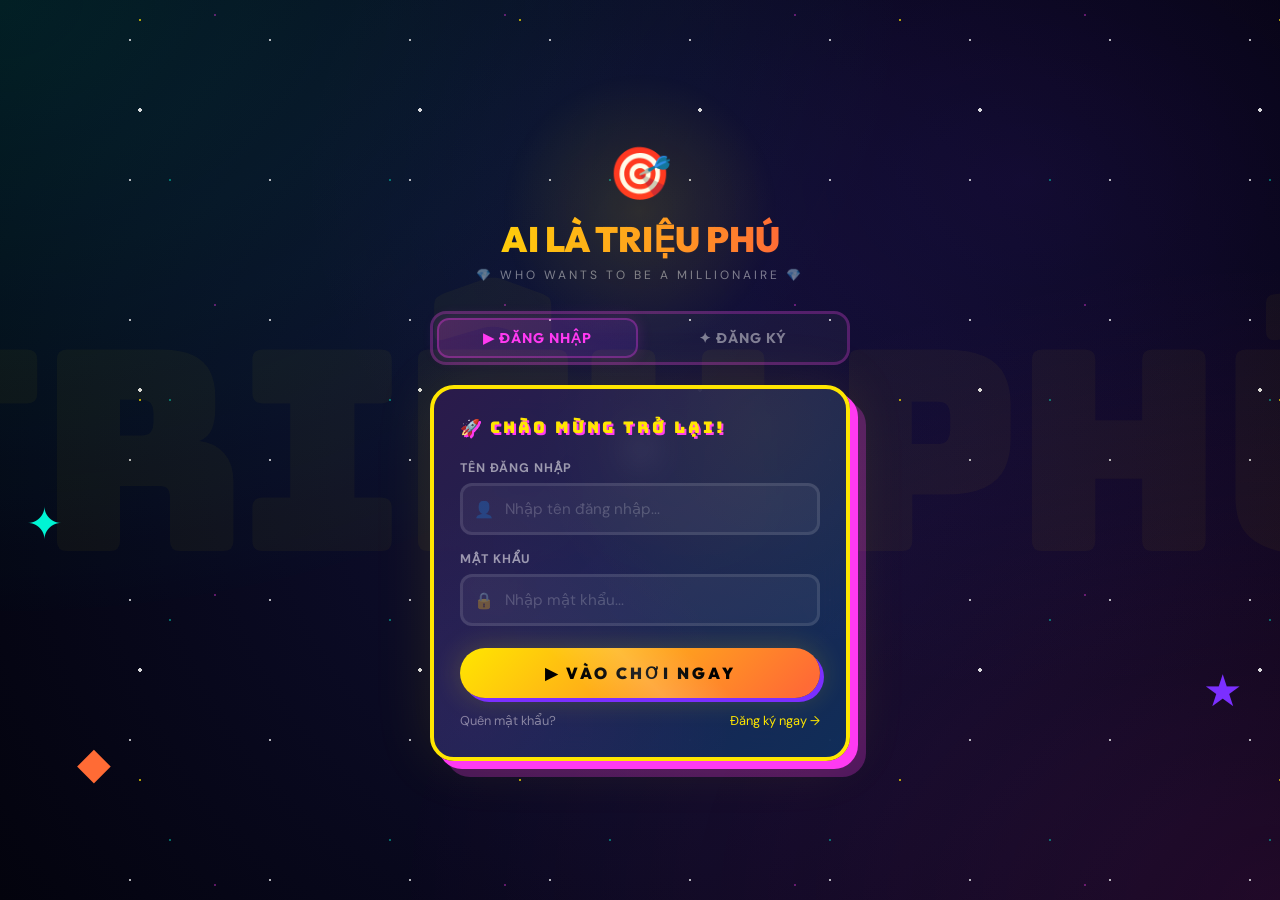
==== commit 99f45542: "style: Design Stitch-themed beautiful cosmic space background with flying stars and parallax scroll " ====
--- a/templates/auth.html
+++ b/templates/auth.html
@@ -20,16 +20,101 @@
   display:flex;align-items:center;justify-content:center;
   position:relative;
 }
-body::before{
-  content:'';position:fixed;inset:0;
-  background-image:radial-gradient(circle,rgba(255,58,242,.8) 1px,transparent 1px);
-  background-size:24px 24px;opacity:.05;pointer-events:none;
-}
-body::after{
-  content:'';position:fixed;inset:0;
-  background-image:repeating-linear-gradient(135deg,transparent,transparent 20px,rgba(0,245,212,.04) 20px,rgba(0,245,212,.04) 40px);
-  pointer-events:none;
-}
+/* ── STITCH'S COSMIC BACKGROUND ── */
+.stitch-space {
+  position: fixed;
+  inset: 0;
+  background: radial-gradient(circle at 50% 50%, #101035 0%, #070719 70%, #03030d 100%);
+  overflow: hidden;
+  z-index: 0;
+  pointer-events: none;
+}
+.stitch-space::before {
+  content: '';
+  position: absolute;
+  inset: 0;
+  background: 
+    radial-gradient(at 0% 0%, rgba(0, 245, 212, 0.15) 0px, transparent 50%),
+    radial-gradient(at 100% 100%, rgba(255, 58, 242, 0.15) 0px, transparent 50%),
+    radial-gradient(at 80% 20%, rgba(123, 47, 255, 0.12) 0px, transparent 50%);
+  opacity: 0.8;
+}
+
+.parallax-layer {
+  position: absolute;
+  inset: 0;
+  width: 100%;
+  height: 100%;
+  will-change: transform;
+}
+
+.stars-layer {
+  position: absolute;
+  top: -50%; left: -50%; width: 200%; height: 200%;
+}
+
+.stars-slow {
+  background-image: 
+    radial-gradient(circle, #ffffff 1px, transparent 1px),
+    radial-gradient(circle, rgba(0, 245, 212, 0.6) 1.2px, transparent 1.2px),
+    radial-gradient(circle, rgba(255, 58, 242, 0.5) 1.2px, transparent 1.2px);
+  background-size: 140px 140px, 220px 220px, 290px 290px;
+  background-position: 0 0, 40px 80px, 130px 30px;
+  animation: flySpaceSlow 120s linear infinite;
+  opacity: 0.7;
+}
+
+.stars-fast {
+  background-image: 
+    radial-gradient(circle, #ffffff 1.8px, transparent 1.8px),
+    radial-gradient(circle, rgba(255, 230, 0, 0.8) 1.5px, transparent 1.5px);
+  background-size: 280px 280px, 380px 380px;
+  background-position: 80px 140px, 210px 280px;
+  animation: flySpaceFast 70s linear infinite;
+  opacity: 0.85;
+}
+
+/* Flying stars / Shooting stars */
+.shooting-stars {
+  position: absolute;
+  top: -10%; left: -10%;
+  width: 120%; height: 120%;
+  transform: rotate(-35deg);
+}
+
+.shooting-star {
+  position: absolute;
+  left: 0; top: 0;
+  height: 2px;
+  background: linear-gradient(90deg, rgba(255, 255, 255, 0), rgba(0, 245, 212, 1), rgba(255, 58, 242, 1));
+  border-radius: 999px;
+  filter: drop-shadow(0 0 6px rgba(0, 245, 212, 0.8));
+  animation: shoot 10s linear infinite;
+  opacity: 0;
+}
+
+.shooting-star:nth-child(1) { top: 10%; left: 10%; width: 70px; animation-delay: 0s; animation-duration: 5s; }
+.shooting-star:nth-child(2) { top: 25%; left: 50%; width: 100px; animation-delay: 2.2s; animation-duration: 7s; filter: drop-shadow(0 0 6px rgba(255, 58, 242, 0.8)); }
+.shooting-star:nth-child(3) { top: 55%; left: 20%; width: 90px; animation-delay: 4.5s; animation-duration: 6s; }
+.shooting-star:nth-child(4) { top: 70%; left: 60%; width: 120px; animation-delay: 6.8s; animation-duration: 8s; filter: drop-shadow(0 0 8px rgba(255, 230, 0, 0.8)); }
+
+@keyframes flySpaceSlow {
+  from { transform: translate(0, 0); }
+  to { transform: translate(-10%, -10%); }
+}
+
+@keyframes flySpaceFast {
+  from { transform: translate(0, 0); }
+  to { transform: translate(-15%, -15%); }
+}
+
+@keyframes shoot {
+  0% { transform: translateX(0) scale(0); opacity: 0; }
+  8% { opacity: 1; transform: translateX(150px) scale(1); }
+  18% { opacity: 0; transform: translateX(500px) scale(0.4); }
+  100% { opacity: 0; transform: translateX(500px) scale(0); }
+}
+
 
 /* BIG BG WORD */
 .bg-mega{
@@ -201,6 +286,22 @@
 </style>
 </head>
 <body>
+
+<!-- Stitch's Cosmic Space Background -->
+<div class="stitch-space" aria-hidden="true">
+  <div class="parallax-layer parallax-slow">
+    <div class="stars-layer stars-slow"></div>
+  </div>
+  <div class="parallax-layer parallax-fast">
+    <div class="stars-layer stars-fast"></div>
+  </div>
+  <div class="shooting-stars">
+    <div class="shooting-star"></div>
+    <div class="shooting-star"></div>
+    <div class="shooting-star"></div>
+    <div class="shooting-star"></div>
+  </div>
+</div>
 
 <div class="bg-mega" aria-hidden="true">TRIỆU PHÚ</div>
 
@@ -451,6 +552,15 @@
     else{showAlert('forgot-alert','error',data.error||'Mã không đúng!');btn.disabled=false;btn.textContent='✔ ĐỔI MẬT KHẨU';}
   }catch(err){showAlert('forgot-alert','error','Lỗi kết nối server!');btn.disabled=false;btn.textContent='✔ ĐỔI MẬT KHẨU';}
 }
+
+// Stitch's Parallax scroll effect
+window.addEventListener('scroll', () => {
+  const scrolled = window.scrollY;
+  const slowLayer = document.querySelector('.parallax-slow');
+  const fastLayer = document.querySelector('.parallax-fast');
+  if (slowLayer) slowLayer.style.transform = `translate3d(0, ${scrolled * -0.06}px, 0)`;
+  if (fastLayer) fastLayer.style.transform = `translate3d(0, ${scrolled * -0.15}px, 0)`;
+});
 </script>
 </body>
 </html>
